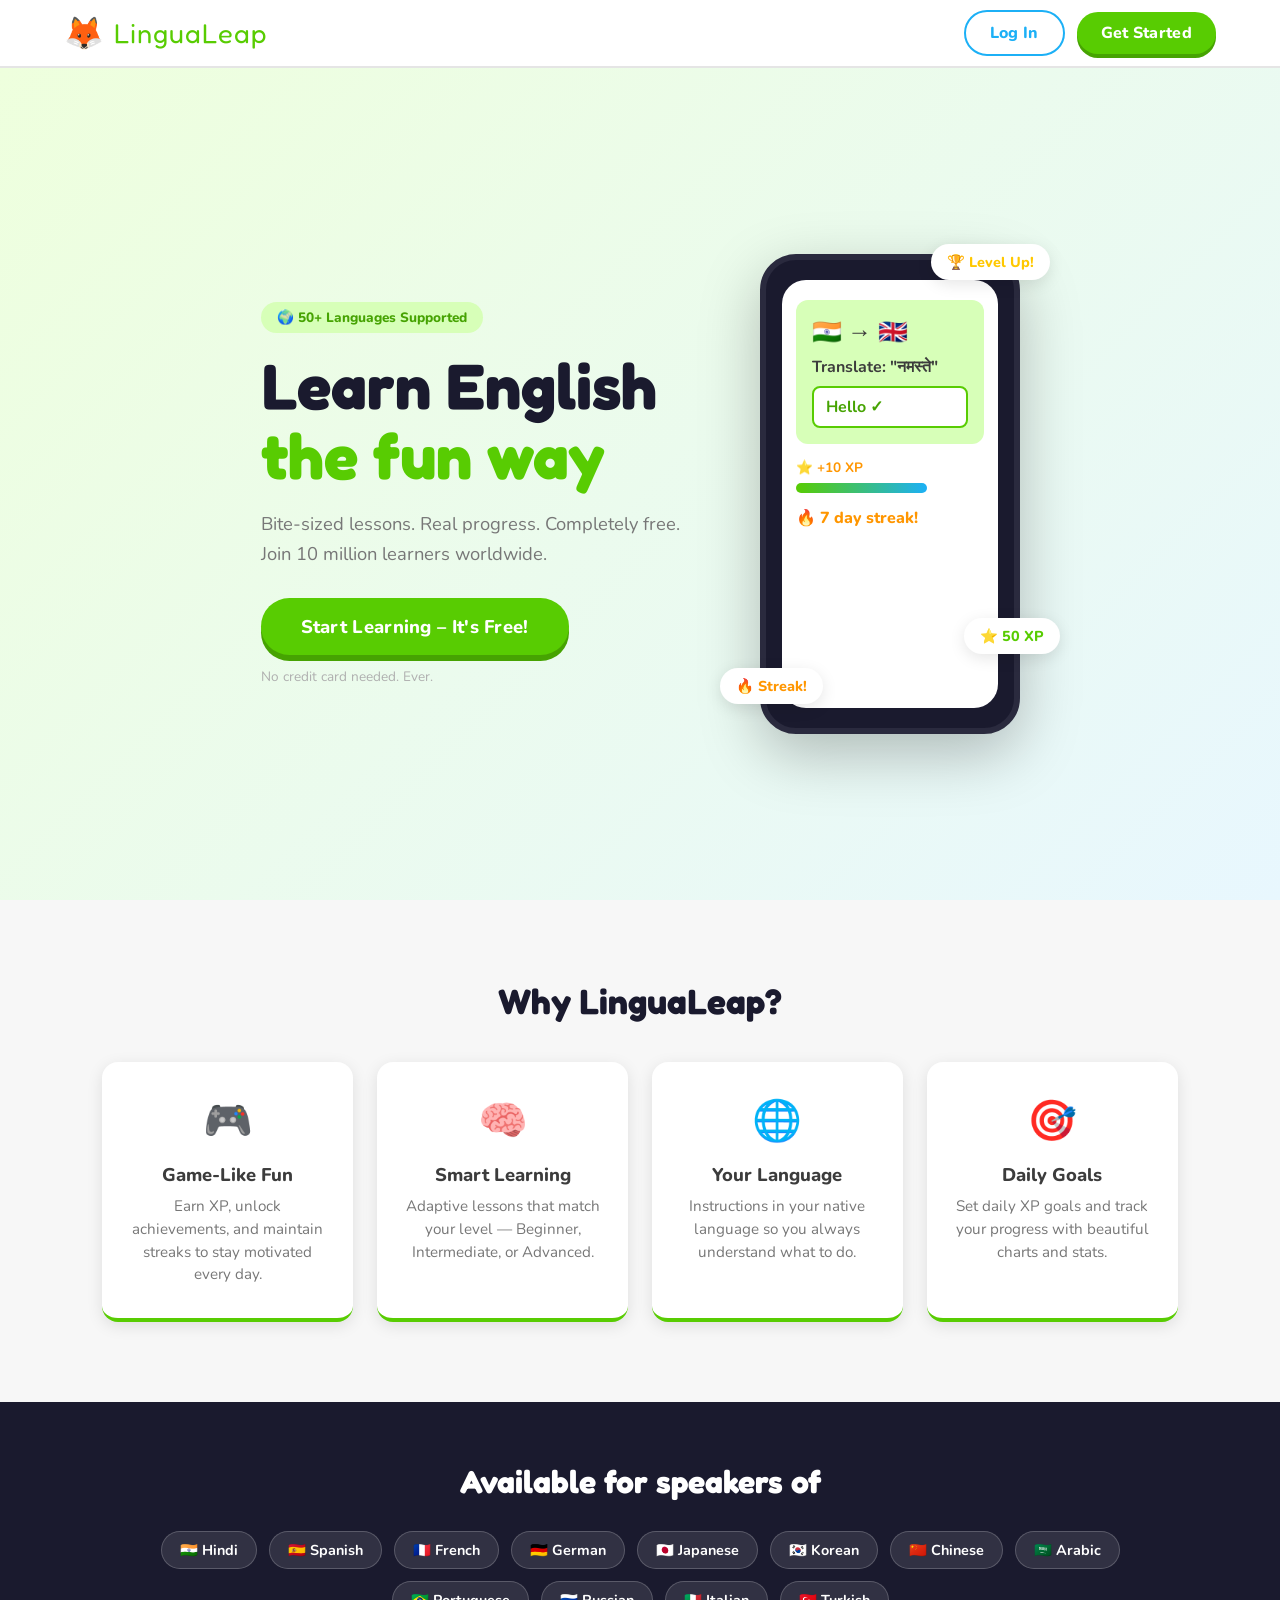
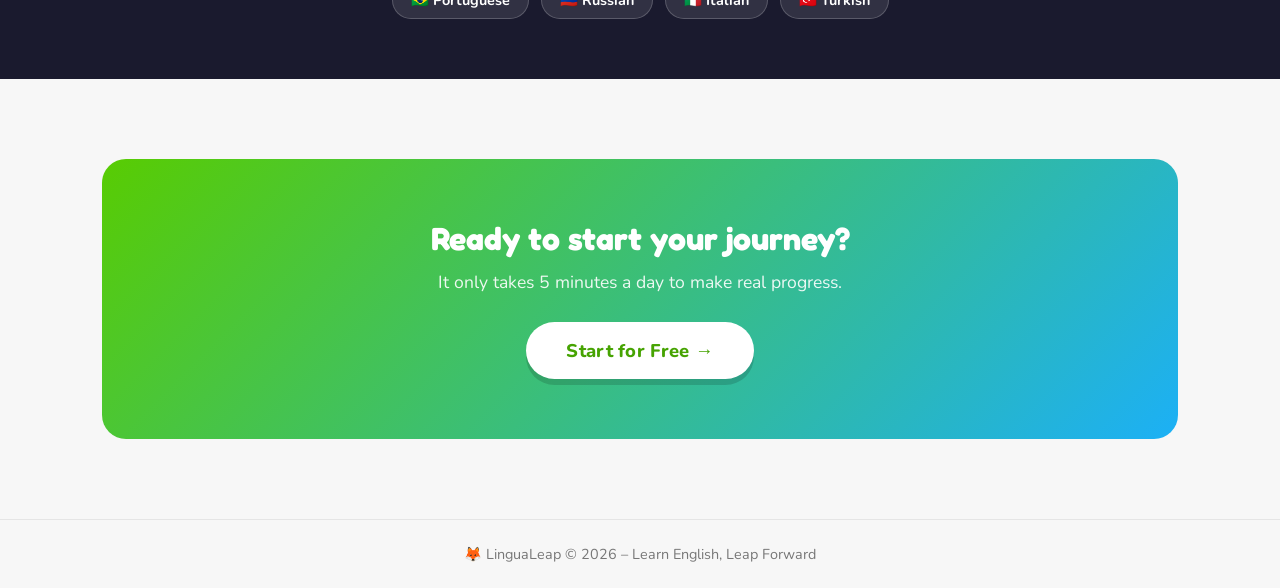
==== index.html @ 00740c87 "first commit" ====
<!DOCTYPE html>
<html lang="en">
<head>
  <meta charset="UTF-8" />
  <meta name="viewport" content="width=device-width, initial-scale=1.0"/>
  <title>LinguaLeap – Learn English</title>
  <link rel="stylesheet" href="css/main.css" />
  <link href="https://fonts.googleapis.com/css2?family=Nunito:wght@400;600;700;800;900&family=Fredoka+One&display=swap" rel="stylesheet"/>
</head>
<body class="landing-page">

  <!-- NAV -->
  <nav class="navbar">
    <div class="nav-brand">
      <span class="logo-icon">🦊</span>
      <span class="logo-text">LinguaLeap</span>
    </div>
    <div class="nav-links">
      <a href="pages/login.html" class="btn btn-ghost">Log In</a>
      <a href="pages/signup.html" class="btn btn-primary">Get Started</a>
    </div>
  </nav>

  <!-- HERO -->
  <section class="hero">
    <div class="hero-content">
      <div class="hero-badge">🌍 50+ Languages Supported</div>
      <h1 class="hero-title">Learn English<br/><span class="highlight">the fun way</span></h1>
      <p class="hero-sub">Bite-sized lessons. Real progress. Completely free.<br/>Join 10 million learners worldwide.</p>
      <a href="pages/signup.html" class="btn btn-hero">Start Learning – It's Free!</a>
      <p class="hero-note">No credit card needed. Ever.</p>
    </div>
    <div class="hero-visual">
      <div class="phone-mockup">
        <div class="phone-screen">
          <div class="lesson-card-preview">
            <div class="lcp-flag">🇮🇳 → 🇬🇧</div>
            <div class="lcp-question">Translate: "नमस्ते"</div>
            <div class="lcp-answer correct">Hello ✓</div>
          </div>
          <div class="xp-bar-preview">
            <span>⭐ +10 XP</span>
            <div class="xp-fill"></div>
          </div>
          <div class="streak-preview">🔥 7 day streak!</div>
        </div>
      </div>
      <div class="floating-badge badge-1">🏆 Level Up!</div>
      <div class="floating-badge badge-2">⭐ 50 XP</div>
      <div class="floating-badge badge-3">🔥 Streak!</div>
    </div>
  </section>

  <!-- FEATURES -->
  <section class="features">
    <h2>Why LinguaLeap?</h2>
    <div class="features-grid">
      <div class="feature-card">
        <div class="feature-icon">🎮</div>
        <h3>Game-Like Fun</h3>
        <p>Earn XP, unlock achievements, and maintain streaks to stay motivated every day.</p>
      </div>
      <div class="feature-card">
        <div class="feature-icon">🧠</div>
        <h3>Smart Learning</h3>
        <p>Adaptive lessons that match your level — Beginner, Intermediate, or Advanced.</p>
      </div>
      <div class="feature-card">
        <div class="feature-icon">🌐</div>
        <h3>Your Language</h3>
        <p>Instructions in your native language so you always understand what to do.</p>
      </div>
      <div class="feature-card">
        <div class="feature-icon">🎯</div>
        <h3>Daily Goals</h3>
        <p>Set daily XP goals and track your progress with beautiful charts and stats.</p>
      </div>
    </div>
  </section>

  <!-- LANGUAGES SUPPORTED -->
  <section class="languages-section">
    <h2>Available for speakers of</h2>
    <div class="lang-pills">
      <span class="lang-pill">🇮🇳 Hindi</span>
      <span class="lang-pill">🇪🇸 Spanish</span>
      <span class="lang-pill">🇫🇷 French</span>
      <span class="lang-pill">🇩🇪 German</span>
      <span class="lang-pill">🇯🇵 Japanese</span>
      <span class="lang-pill">🇰🇷 Korean</span>
      <span class="lang-pill">🇨🇳 Chinese</span>
      <span class="lang-pill">🇸🇦 Arabic</span>
      <span class="lang-pill">🇧🇷 Portuguese</span>
      <span class="lang-pill">🇷🇺 Russian</span>
      <span class="lang-pill">🇮🇹 Italian</span>
      <span class="lang-pill">🇹🇷 Turkish</span>
    </div>
  </section>

  <!-- CTA -->
  <section class="cta-section">
    <div class="cta-box">
      <h2>Ready to start your journey?</h2>
      <p>It only takes 5 minutes a day to make real progress.</p>
      <a href="pages/signup.html" class="btn btn-hero">Start for Free →</a>
    </div>
  </section>

  <footer class="footer">
    <span>🦊 LinguaLeap &copy; 2026 – Learn English, Leap Forward</span>
  </footer>

  <script src="js/landing.js"></script>
</body>
</html>
---- css/main.css ----
/* ============================================
   LINGUALEAP – MAIN STYLESHEET
   ============================================ */

:root {
  --primary: #58cc02;
  --primary-dark: #46a302;
  --primary-light: #d7ffb8;
  --secondary: #1cb0f6;
  --secondary-dark: #0497d8;
  --accent: #ff4b4b;
  --accent-orange: #ff9600;
  --accent-purple: #ce82ff;
  --gold: #ffc800;
  --dark: #1a1a2e;
  --dark2: #16213e;
  --card-bg: #ffffff;
  --text-main: #3c3c3c;
  --text-muted: #777;
  --text-light: #afafaf;
  --border: #e5e5e5;
  --shadow: 0 4px 16px rgba(0,0,0,0.10);
  --shadow-lg: 0 8px 32px rgba(0,0,0,0.16);
  --radius: 16px;
  --radius-sm: 10px;
  --radius-pill: 999px;
  --font-main: 'Nunito', sans-serif;
  --font-display: 'Fredoka One', cursive;
}

* { box-sizing: border-box; margin: 0; padding: 0; }

body {
  font-family: var(--font-main);
  background: #f7f7f7;
  color: var(--text-main);
  min-height: 100vh;
}

/* ---- NAVBAR ---- */
.navbar {
  display: flex;
  align-items: center;
  justify-content: space-between;
  padding: 0 5vw;
  height: 68px;
  background: #fff;
  border-bottom: 2px solid var(--border);
  position: sticky;
  top: 0;
  z-index: 100;
}
.nav-brand { display: flex; align-items: center; gap: 10px; text-decoration: none; }
.logo-icon { font-size: 2rem; }
.logo-text { font-family: var(--font-display); font-size: 1.7rem; color: var(--primary); letter-spacing: 1px; }
.nav-links { display: flex; gap: 12px; align-items: center; }

/* ---- BUTTONS ---- */
.btn {
  display: inline-block;
  padding: 10px 24px;
  border-radius: var(--radius-pill);
  font-family: var(--font-main);
  font-weight: 800;
  font-size: 1rem;
  cursor: pointer;
  text-decoration: none;
  border: none;
  transition: all 0.15s;
  letter-spacing: 0.3px;
}
.btn-primary {
  background: var(--primary);
  color: #fff;
  box-shadow: 0 4px 0 var(--primary-dark);
}
.btn-primary:hover { transform: translateY(-2px); box-shadow: 0 6px 0 var(--primary-dark); }
.btn-primary:active { transform: translateY(2px); box-shadow: 0 2px 0 var(--primary-dark); }

.btn-ghost {
  background: transparent;
  color: var(--secondary);
  border: 2px solid var(--secondary);
}
.btn-ghost:hover { background: #e8f7fe; }

.btn-hero {
  background: var(--primary);
  color: #fff;
  font-size: 1.15rem;
  padding: 16px 40px;
  box-shadow: 0 6px 0 var(--primary-dark);
  border-radius: var(--radius-pill);
}
.btn-hero:hover { transform: translateY(-3px); box-shadow: 0 9px 0 var(--primary-dark); }
.btn-hero:active { transform: translateY(3px); box-shadow: 0 3px 0 var(--primary-dark); }

.btn-secondary {
  background: var(--secondary);
  color: #fff;
  box-shadow: 0 4px 0 var(--secondary-dark);
}
.btn-secondary:hover { transform: translateY(-2px); }

.btn-outline {
  background: transparent;
  color: var(--primary);
  border: 2.5px solid var(--primary);
}
.btn-outline:hover { background: var(--primary-light); }

.btn-danger {
  background: var(--accent);
  color: #fff;
  box-shadow: 0 4px 0 #c43b3b;
}

/* ---- LANDING PAGE ---- */
.hero {
  display: flex;
  align-items: center;
  justify-content: center;
  gap: 80px;
  padding: 80px 8vw 60px;
  background: linear-gradient(135deg, #eeffdd 0%, #e8f7fe 100%);
  min-height: calc(100vh - 68px);
}
.hero-content { max-width: 520px; }
.hero-badge {
  display: inline-block;
  background: var(--primary-light);
  color: var(--primary-dark);
  font-weight: 800;
  font-size: 0.85rem;
  padding: 6px 16px;
  border-radius: var(--radius-pill);
  margin-bottom: 18px;
}
.hero-title {
  font-family: var(--font-display);
  font-size: clamp(2.5rem, 5vw, 4rem);
  line-height: 1.1;
  color: var(--dark);
  margin-bottom: 18px;
}
.hero-title .highlight { color: var(--primary); }
.hero-sub { font-size: 1.15rem; color: var(--text-muted); margin-bottom: 30px; line-height: 1.6; }
.hero-note { margin-top: 12px; font-size: 0.85rem; color: var(--text-light); }

/* Phone mockup */
.hero-visual { position: relative; flex-shrink: 0; }
.phone-mockup {
  width: 260px;
  height: 480px;
  background: var(--dark);
  border-radius: 36px;
  padding: 20px 16px;
  box-shadow: 0 20px 60px rgba(0,0,0,0.25);
  border: 6px solid #2a2a3e;
}
.phone-screen { background: #fff; border-radius: 24px; height: 100%; padding: 20px 14px; display: flex; flex-direction: column; gap: 14px; }
.lesson-card-preview { background: var(--primary-light); border-radius: 12px; padding: 16px; }
.lcp-flag { font-size: 1.5rem; margin-bottom: 8px; }
.lcp-question { font-weight: 700; font-size: 1rem; margin-bottom: 8px; }
.lcp-answer { background: #fff; border-radius: 8px; padding: 8px 12px; font-weight: 700; }
.lcp-answer.correct { color: var(--primary-dark); border: 2px solid var(--primary); }
.xp-bar-preview { display: flex; flex-direction: column; gap: 6px; font-size: 0.85rem; font-weight: 700; color: var(--accent-orange); }
.xp-fill { height: 10px; background: linear-gradient(90deg, var(--primary), var(--secondary)); border-radius: 999px; width: 70%; animation: xp-grow 2s ease-in-out infinite alternate; }
@keyframes xp-grow { from { width: 40% } to { width: 75% } }
.streak-preview { font-weight: 800; font-size: 1rem; color: var(--accent-orange); }

.floating-badge {
  position: absolute;
  background: #fff;
  border-radius: var(--radius-pill);
  padding: 8px 16px;
  font-weight: 800;
  box-shadow: var(--shadow);
  font-size: 0.9rem;
  animation: float 3s ease-in-out infinite;
}
.badge-1 { top: -10px; right: -30px; animation-delay: 0s; color: var(--gold); }
.badge-2 { bottom: 80px; right: -40px; animation-delay: 1s; color: var(--primary); }
.badge-3 { bottom: 30px; left: -40px; animation-delay: 2s; color: var(--accent-orange); }
@keyframes float { 0%,100% { transform: translateY(0) } 50% { transform: translateY(-10px) } }

/* Features */
.features { padding: 80px 8vw; text-align: center; }
.features h2 { font-family: var(--font-display); font-size: 2.2rem; margin-bottom: 40px; color: var(--dark); }
.features-grid { display: grid; grid-template-columns: repeat(auto-fit, minmax(220px, 1fr)); gap: 24px; }
.feature-card {
  background: #fff;
  border-radius: var(--radius);
  padding: 32px 24px;
  box-shadow: var(--shadow);
  border-bottom: 4px solid var(--primary);
  transition: transform 0.2s;
}
.feature-card:hover { transform: translateY(-6px); }
.feature-icon { font-size: 2.5rem; margin-bottom: 14px; }
.feature-card h3 { font-size: 1.15rem; font-weight: 800; margin-bottom: 8px; }
.feature-card p { color: var(--text-muted); font-size: 0.95rem; line-height: 1.5; }

/* Languages */
.languages-section { padding: 60px 8vw; text-align: center; background: var(--dark); color: #fff; }
.languages-section h2 { font-family: var(--font-display); font-size: 2rem; margin-bottom: 30px; }
.lang-pills { display: flex; flex-wrap: wrap; gap: 12px; justify-content: center; }
.lang-pill {
  background: rgba(255,255,255,0.1);
  border: 1.5px solid rgba(255,255,255,0.2);
  color: #fff;
  padding: 8px 18px;
  border-radius: var(--radius-pill);
  font-weight: 700;
  font-size: 0.9rem;
  transition: background 0.2s;
}
.lang-pill:hover { background: rgba(255,255,255,0.2); }

/* CTA */
.cta-section { padding: 80px 8vw; text-align: center; }
.cta-box { background: linear-gradient(135deg, var(--primary), var(--secondary)); border-radius: 24px; padding: 60px 40px; color: #fff; }
.cta-box h2 { font-family: var(--font-display); font-size: 2rem; margin-bottom: 12px; }
.cta-box p { font-size: 1.1rem; margin-bottom: 28px; opacity: 0.9; }
.cta-box .btn-hero { background: #fff; color: var(--primary-dark); box-shadow: 0 6px 0 rgba(0,0,0,0.15); }

/* Footer */
.footer { text-align: center; padding: 24px; color: var(--text-muted); font-size: 0.9rem; border-top: 1px solid var(--border); }

/* ---- AUTH PAGES ---- */
.auth-page {
  min-height: 100vh;
  display: flex;
  align-items: center;
  justify-content: center;
  background: linear-gradient(135deg, #eeffdd 0%, #e8f7fe 100%);
  padding: 24px;
}
.auth-card {
  background: #fff;
  border-radius: 24px;
  padding: 40px 36px;
  width: 100%;
  max-width: 440px;
  box-shadow: var(--shadow-lg);
}
.auth-logo { text-align: center; margin-bottom: 28px; }
.auth-logo .logo-icon { font-size: 2.5rem; }
.auth-logo .logo-text { display: block; font-family: var(--font-display); font-size: 2rem; color: var(--primary); }
.auth-card h2 { font-family: var(--font-display); font-size: 1.7rem; text-align: center; margin-bottom: 6px; }
.auth-card .sub { text-align: center; color: var(--text-muted); margin-bottom: 28px; font-size: 0.95rem; }

.form-group { margin-bottom: 18px; }
.form-group label { display: block; font-weight: 700; margin-bottom: 6px; font-size: 0.95rem; }
.form-group input, .form-group select {
  width: 100%;
  padding: 12px 16px;
  border: 2px solid var(--border);
  border-radius: var(--radius-sm);
  font-family: var(--font-main);
  font-size: 1rem;
  transition: border-color 0.2s;
  background: #fafafa;
}
.form-group input:focus, .form-group select:focus {
  outline: none;
  border-color: var(--primary);
  background: #fff;
}
.form-group select { cursor: pointer; }
.btn-block { width: 100%; padding: 14px; font-size: 1.05rem; text-align: center; }
.auth-switch { text-align: center; margin-top: 20px; font-size: 0.95rem; color: var(--text-muted); }
.auth-switch a { color: var(--secondary); font-weight: 700; text-decoration: none; }
.auth-switch a:hover { text-decoration: underline; }

/* ---- DASHBOARD ---- */
.app-layout {
  display: flex;
  min-height: 100vh;
}
.sidebar {
  width: 240px;
  background: #fff;
  border-right: 2px solid var(--border);
  padding: 24px 16px;
  display: flex;
  flex-direction: column;
  gap: 8px;
  position: fixed;
  height: 100vh;
  overflow-y: auto;
}
.sidebar-logo { display: flex; align-items: center; gap: 8px; padding: 8px 12px; margin-bottom: 16px; }
.sidebar-logo .logo-text { font-family: var(--font-display); font-size: 1.4rem; color: var(--primary); }
.sidebar-logo .logo-icon { font-size: 1.6rem; }

.nav-item {
  display: flex;
  align-items: center;
  gap: 12px;
  padding: 12px 14px;
  border-radius: var(--radius-sm);
  text-decoration: none;
  color: var(--text-muted);
  font-weight: 700;
  font-size: 0.95rem;
  transition: all 0.15s;
}
.nav-item:hover { background: #f0fdf4; color: var(--primary); }
.nav-item.active { background: var(--primary-light); color: var(--primary-dark); }
.nav-icon { font-size: 1.3rem; width: 28px; text-align: center; }
.sidebar-streak {
  margin-top: auto;
  background: linear-gradient(135deg, #fff3cd, #ffe0a0);
  border-radius: var(--radius-sm);
  padding: 14px;
  text-align: center;
  border: 2px solid var(--gold);
}
.streak-num { font-family: var(--font-display); font-size: 2rem; color: var(--accent-orange); }
.streak-label { font-size: 0.8rem; font-weight: 700; color: #a07000; }

.main-content {
  margin-left: 240px;
  flex: 1;
  padding: 32px;
  max-width: 900px;
}

/* Dashboard header */
.dash-header { margin-bottom: 28px; }
.dash-header h1 { font-family: var(--font-display); font-size: 2rem; color: var(--dark); }
.dash-header p { color: var(--text-muted); margin-top: 4px; }

/* XP / Stats bar */
.stats-bar {
  display: flex;
  gap: 16px;
  margin-bottom: 32px;
  flex-wrap: wrap;
}
.stat-card {
  flex: 1;
  min-width: 120px;
  background: #fff;
  border-radius: var(--radius-sm);
  padding: 16px 20px;
  box-shadow: var(--shadow);
  display: flex;
  align-items: center;
  gap: 12px;
  border-bottom: 3px solid var(--primary);
}
.stat-icon { font-size: 1.8rem; }
.stat-val { font-family: var(--font-display); font-size: 1.5rem; color: var(--dark); line-height: 1; }
.stat-lbl { font-size: 0.75rem; color: var(--text-muted); font-weight: 700; text-transform: uppercase; letter-spacing: 0.5px; }

/* XP Progress */
.xp-section { background: #fff; border-radius: var(--radius); padding: 20px 24px; margin-bottom: 28px; box-shadow: var(--shadow); }
.xp-section h3 { font-weight: 800; margin-bottom: 10px; font-size: 0.95rem; color: var(--text-muted); text-transform: uppercase; letter-spacing: 0.5px; }
.xp-bar-wrap { background: var(--border); border-radius: 999px; height: 16px; overflow: hidden; }
.xp-bar-fill { height: 100%; background: linear-gradient(90deg, var(--primary), #8be000); border-radius: 999px; transition: width 0.6s cubic-bezier(.4,2,.6,1); }
.xp-labels { display: flex; justify-content: space-between; font-size: 0.8rem; color: var(--text-muted); margin-top: 6px; font-weight: 700; }

/* Skill tree / Units */
.units-section h2 { font-family: var(--font-display); font-size: 1.6rem; margin-bottom: 20px; }
.unit-card {
  background: #fff;
  border-radius: var(--radius);
  padding: 24px;
  margin-bottom: 20px;
  box-shadow: var(--shadow);
  border-left: 6px solid var(--primary);
  transition: transform 0.2s;
}
.unit-card:hover { transform: translateX(4px); }
.unit-card.locked { border-left-color: var(--text-light); opacity: 0.7; }
.unit-header { display: flex; align-items: center; gap: 14px; margin-bottom: 16px; }
.unit-icon { font-size: 2.2rem; }
.unit-title { font-family: var(--font-display); font-size: 1.3rem; }
.unit-desc { color: var(--text-muted); font-size: 0.9rem; }
.lessons-row { display: flex; gap: 12px; flex-wrap: wrap; }
.lesson-bubble {
  width: 56px;
  height: 56px;
  border-radius: 50%;
  background: var(--primary);
  color: #fff;
  display: flex;
  align-items: center;
  justify-content: center;
  font-size: 1.4rem;
  cursor: pointer;
  box-shadow: 0 4px 0 var(--primary-dark);
  transition: all 0.15s;
  text-decoration: none;
  border: none;
}
.lesson-bubble:hover { transform: scale(1.1); }
.lesson-bubble.completed { background: var(--gold); box-shadow: 0 4px 0 #c9a000; }
.lesson-bubble.locked { background: var(--border); box-shadow: 0 4px 0 #bbb; cursor: not-allowed; color: var(--text-light); }

/* ---- LESSON PAGE ---- */
.lesson-page {
  min-height: 100vh;
  background: #f7f7f7;
  display: flex;
  flex-direction: column;
}
.lesson-topbar {
  display: flex;
  align-items: center;
  gap: 16px;
  padding: 16px 24px;
  background: #fff;
  border-bottom: 2px solid var(--border);
}
.close-btn {
  background: none;
  border: none;
  font-size: 1.3rem;
  cursor: pointer;
  color: var(--text-muted);
  padding: 4px 8px;
  border-radius: 8px;
}
.close-btn:hover { background: #f5f5f5; color: var(--accent); }
.progress-bar-wrap { flex: 1; background: var(--border); border-radius: 999px; height: 14px; overflow: hidden; }
.progress-bar-fill { height: 100%; background: linear-gradient(90deg, var(--primary), #8be000); border-radius: 999px; transition: width 0.5s; }
.hearts { font-size: 1.2rem; letter-spacing: 2px; }

.lesson-body {
  flex: 1;
  display: flex;
  flex-direction: column;
  align-items: center;
  justify-content: center;
  padding: 40px 20px;
  max-width: 700px;
  margin: 0 auto;
  width: 100%;
}
.question-type { font-size: 0.85rem; font-weight: 800; color: var(--text-muted); text-transform: uppercase; letter-spacing: 1px; margin-bottom: 12px; }
.question-text { font-family: var(--font-display); font-size: 1.8rem; text-align: center; margin-bottom: 10px; color: var(--dark); }
.question-img { font-size: 5rem; text-align: center; margin-bottom: 16px; }
.question-sub { color: var(--text-muted); text-align: center; margin-bottom: 28px; font-size: 1rem; }

/* Multiple choice */
.choices-grid { display: grid; grid-template-columns: 1fr 1fr; gap: 14px; width: 100%; }
.choice-btn {
  background: #fff;
  border: 2.5px solid var(--border);
  border-radius: var(--radius-sm);
  padding: 18px 16px;
  font-family: var(--font-main);
  font-size: 1rem;
  font-weight: 700;
  cursor: pointer;
  transition: all 0.15s;
  text-align: left;
  display: flex;
  align-items: center;
  gap: 10px;
  box-shadow: 0 3px 0 var(--border);
}
.choice-btn:hover:not(:disabled) { border-color: var(--secondary); background: #e8f7fe; transform: translateY(-2px); }
.choice-btn.selected { border-color: var(--secondary); background: #e8f7fe; }
.choice-btn.correct { border-color: var(--primary); background: var(--primary-light); box-shadow: 0 3px 0 var(--primary); }
.choice-btn.wrong { border-color: var(--accent); background: #ffe0e0; box-shadow: 0 3px 0 var(--accent); }
.choice-letter { width: 28px; height: 28px; border-radius: 6px; background: var(--border); display: flex; align-items: center; justify-content: center; font-size: 0.85rem; flex-shrink: 0; }

/* Type answer */
.type-input {
  width: 100%;
  padding: 16px 20px;
  border: 2.5px solid var(--border);
  border-radius: var(--radius-sm);
  font-size: 1.2rem;
  font-family: var(--font-main);
  font-weight: 600;
  margin-bottom: 16px;
  transition: border-color 0.2s;
}
.type-input:focus { outline: none; border-color: var(--primary); }
.type-input.correct { border-color: var(--primary); background: var(--primary-light); }
.type-input.wrong { border-color: var(--accent); background: #ffe0e0; }

/* Word bank */
.word-bank { display: flex; flex-wrap: wrap; gap: 10px; justify-content: center; margin-bottom: 20px; }
.word-token {
  background: #fff;
  border: 2px solid var(--border);
  border-radius: 8px;
  padding: 10px 16px;
  font-weight: 700;
  cursor: pointer;
  font-size: 1rem;
  box-shadow: 0 3px 0 var(--border);
  transition: all 0.12s;
}
.word-token:hover:not(.used) { border-color: var(--secondary); transform: translateY(-2px); }
.word-token.used { opacity: 0.3; cursor: not-allowed; }
.word-token.selected { background: var(--secondary); color: #fff; border-color: var(--secondary); }
.answer-area {
  min-height: 52px;
  border: 2.5px dashed var(--border);
  border-radius: var(--radius-sm);
  padding: 10px 16px;
  display: flex;
  flex-wrap: wrap;
  gap: 8px;
  align-items: center;
  width: 100%;
  margin-bottom: 20px;
  background: #fafafa;
}
.answer-token {
  background: var(--secondary);
  color: #fff;
  border-radius: 6px;
  padding: 6px 12px;
  font-weight: 700;
  cursor: pointer;
  font-size: 0.95rem;
}

/* Feedback bar */
.feedback-bar {
  position: fixed;
  bottom: 0;
  left: 0;
  right: 0;
  padding: 20px 40px;
  display: flex;
  align-items: center;
  justify-content: space-between;
  border-top: 3px solid transparent;
  transition: all 0.3s;
  background: #fff;
}
.feedback-bar.correct { background: #f0fff0; border-color: var(--primary); }
.feedback-bar.wrong { background: #fff0f0; border-color: var(--accent); }
.feedback-icon { font-size: 2rem; }
.feedback-msg { font-size: 1.1rem; font-weight: 800; }
.feedback-msg.correct { color: var(--primary-dark); }
.feedback-msg.wrong { color: var(--accent); }
.feedback-sub { font-size: 0.9rem; color: var(--text-muted); margin-top: 2px; }
.check-btn {
  background: var(--border);
  color: var(--text-light);
  border: none;
  border-radius: var(--radius-pill);
  padding: 14px 36px;
  font-family: var(--font-main);
  font-weight: 800;
  font-size: 1rem;
  cursor: pointer;
  transition: all 0.15s;
}
.check-btn.active { background: var(--primary); color: #fff; box-shadow: 0 4px 0 var(--primary-dark); }
.check-btn.active:hover { transform: translateY(-2px); }

/* ---- CELEBRATION / COMPLETE ---- */
.complete-page {
  min-height: 100vh;
  display: flex;
  flex-direction: column;
  align-items: center;
  justify-content: center;
  text-align: center;
  padding: 40px 20px;
  background: linear-gradient(135deg, #f0fff0, #e8f7fe);
}
.complete-trophy { font-size: 6rem; animation: bounce 1s ease infinite; }
@keyframes bounce { 0%,100%{transform:translateY(0)} 50%{transform:translateY(-20px)} }
.complete-title { font-family: var(--font-display); font-size: 2.5rem; color: var(--dark); margin: 20px 0 10px; }
.complete-sub { color: var(--text-muted); font-size: 1.1rem; margin-bottom: 30px; }
.complete-stats { display: flex; gap: 24px; justify-content: center; margin-bottom: 36px; flex-wrap: wrap; }
.cstat {
  background: #fff;
  border-radius: var(--radius);
  padding: 20px 28px;
  box-shadow: var(--shadow);
  min-width: 110px;
}
.cstat-val { font-family: var(--font-display); font-size: 2.2rem; }
.cstat-lbl { font-size: 0.8rem; color: var(--text-muted); font-weight: 700; text-transform: uppercase; }

/* ---- PROFILE PAGE ---- */
.profile-wrap { max-width: 700px; margin: 0 auto; padding: 32px; }
.profile-card {
  background: #fff;
  border-radius: var(--radius);
  padding: 32px;
  box-shadow: var(--shadow);
  text-align: center;
  margin-bottom: 24px;
}
.avatar { font-size: 5rem; margin-bottom: 12px; }
.profile-name { font-family: var(--font-display); font-size: 1.8rem; }
.profile-sub { color: var(--text-muted); margin-bottom: 20px; }
.badge-grid { display: flex; flex-wrap: wrap; gap: 12px; justify-content: center; margin-top: 16px; }
.badge-item { background: #fff8e0; border: 2px solid var(--gold); border-radius: 12px; padding: 10px 16px; font-size: 1.5rem; }

/* ---- LEADERBOARD ---- */
.leaderboard-wrap { max-width: 600px; margin: 0 auto; padding: 32px; }
.lb-row {
  display: flex;
  align-items: center;
  gap: 16px;
  background: #fff;
  border-radius: var(--radius-sm);
  padding: 14px 20px;
  margin-bottom: 10px;
  box-shadow: var(--shadow);
  transition: transform 0.15s;
}
.lb-row:hover { transform: translateX(4px); }
.lb-rank { font-family: var(--font-display); font-size: 1.3rem; width: 32px; text-align: center; }
.lb-rank.gold { color: var(--gold); }
.lb-rank.silver { color: #aaa; }
.lb-rank.bronze { color: #cd7f32; }
.lb-avatar { font-size: 2rem; }
.lb-name { flex: 1; font-weight: 700; }
.lb-xp { font-weight: 800; color: var(--primary); font-family: var(--font-display); font-size: 1.1rem; }

/* ---- RESPONSIVE ---- */
@media (max-width: 768px) {
  .hero { flex-direction: column; padding: 40px 5vw; gap: 40px; text-align: center; }
  .phone-mockup { width: 200px; height: 360px; }
  .app-layout { flex-direction: column; }
  .sidebar { width: 100%; height: auto; position: relative; flex-direction: row; flex-wrap: wrap; justify-content: center; padding: 10px; }
  .sidebar-streak { margin-top: 0; }
  .main-content { margin-left: 0; padding: 16px; }
  .choices-grid { grid-template-columns: 1fr; }
  .feedback-bar { flex-direction: column; gap: 12px; text-align: center; }
  .stats-bar { gap: 10px; }
}
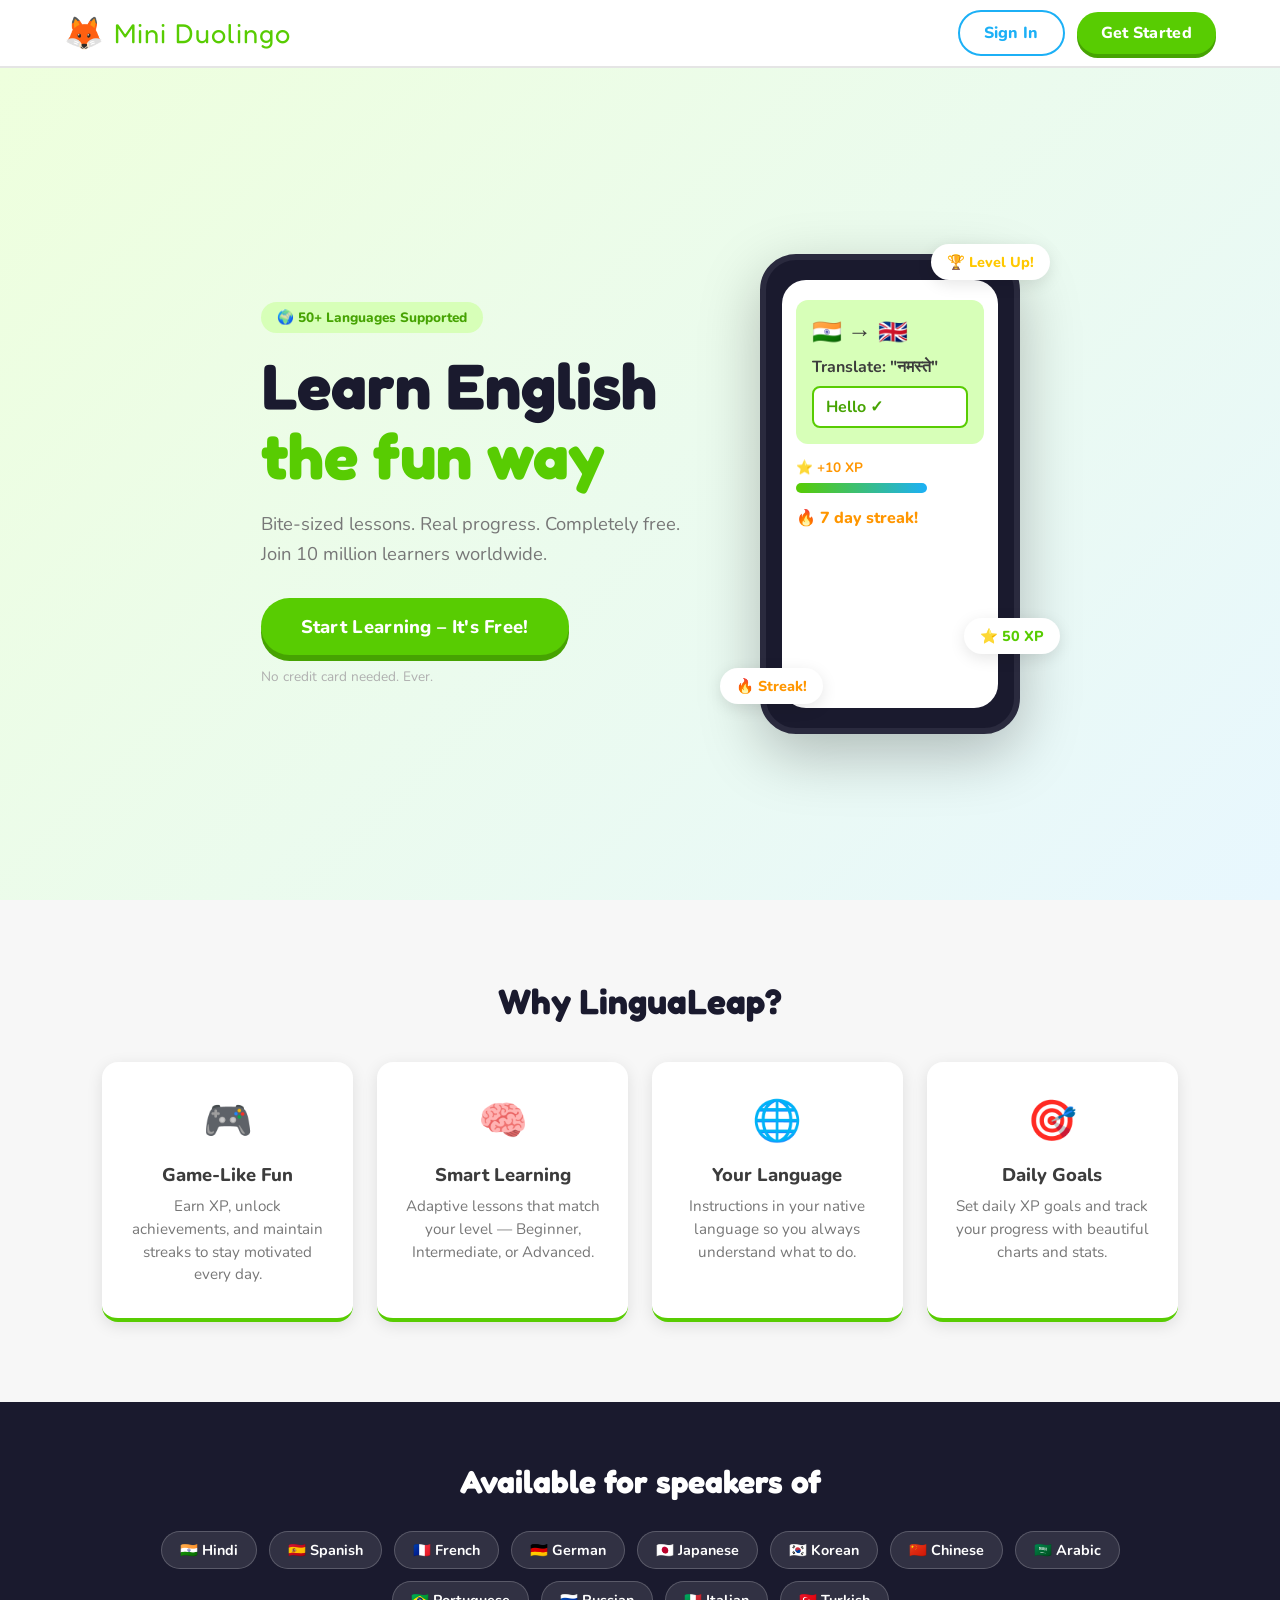
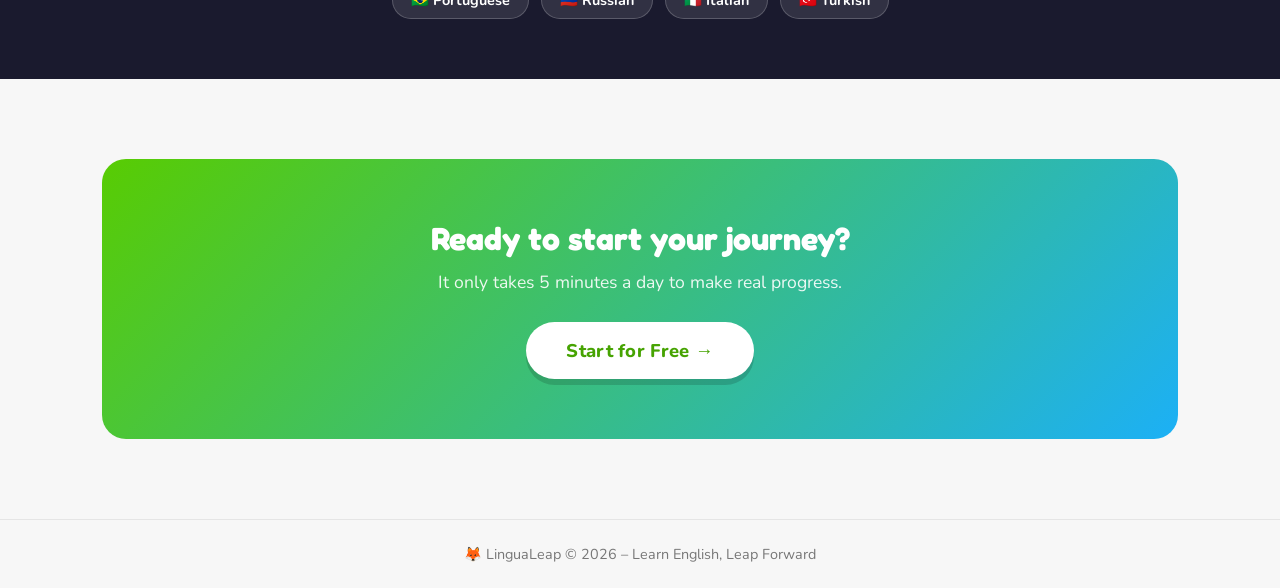
==== commit e3bdee59: "Update index.html" ====
--- a/index.html
+++ b/index.html
@@ -13,10 +13,10 @@
   <nav class="navbar">
     <div class="nav-brand">
       <span class="logo-icon">🦊</span>
-      <span class="logo-text">LinguaLeap</span>
+      <span class="logo-text">Mini Duolingo</span>
     </div>
     <div class="nav-links">
-      <a href="pages/login.html" class="btn btn-ghost">Log In</a>
+      <a href="pages/login.html" class="btn btn-ghost">Sign In</a>
       <a href="pages/signup.html" class="btn btn-primary">Get Started</a>
     </div>
   </nav>
